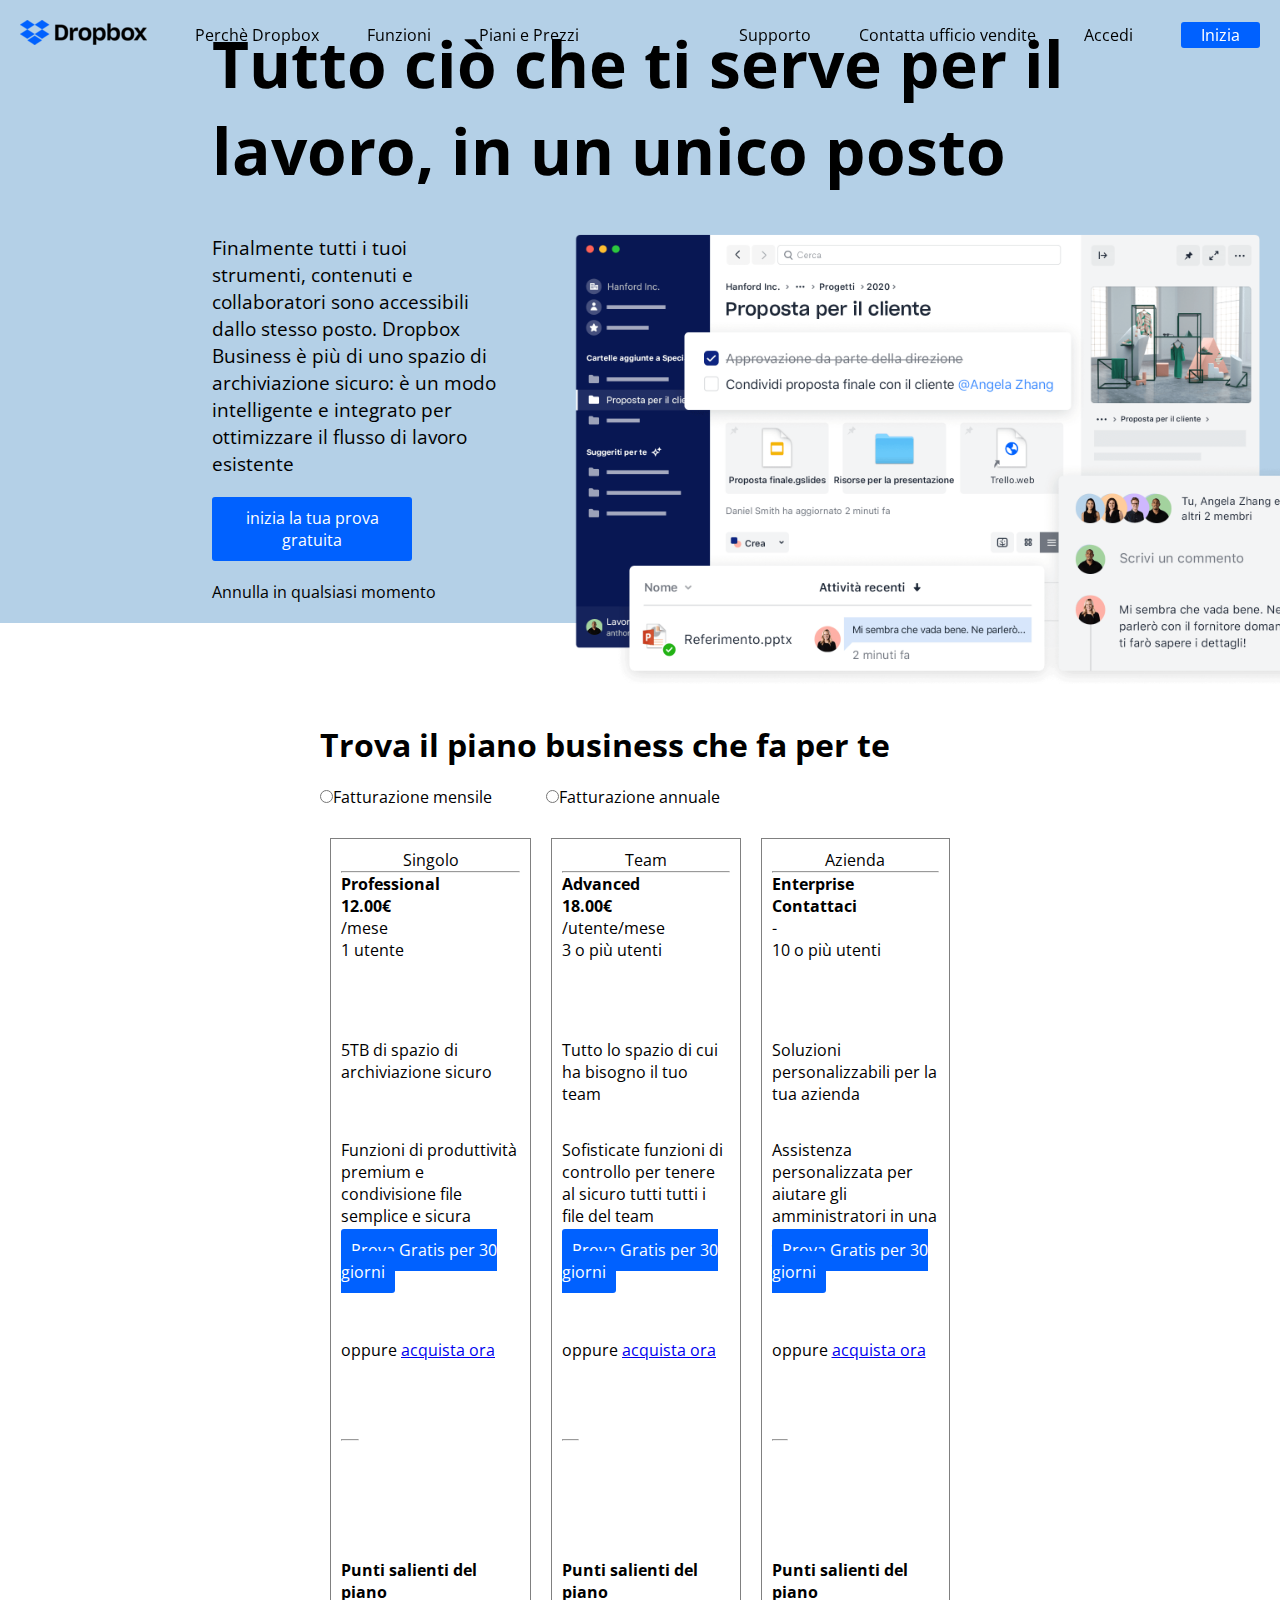
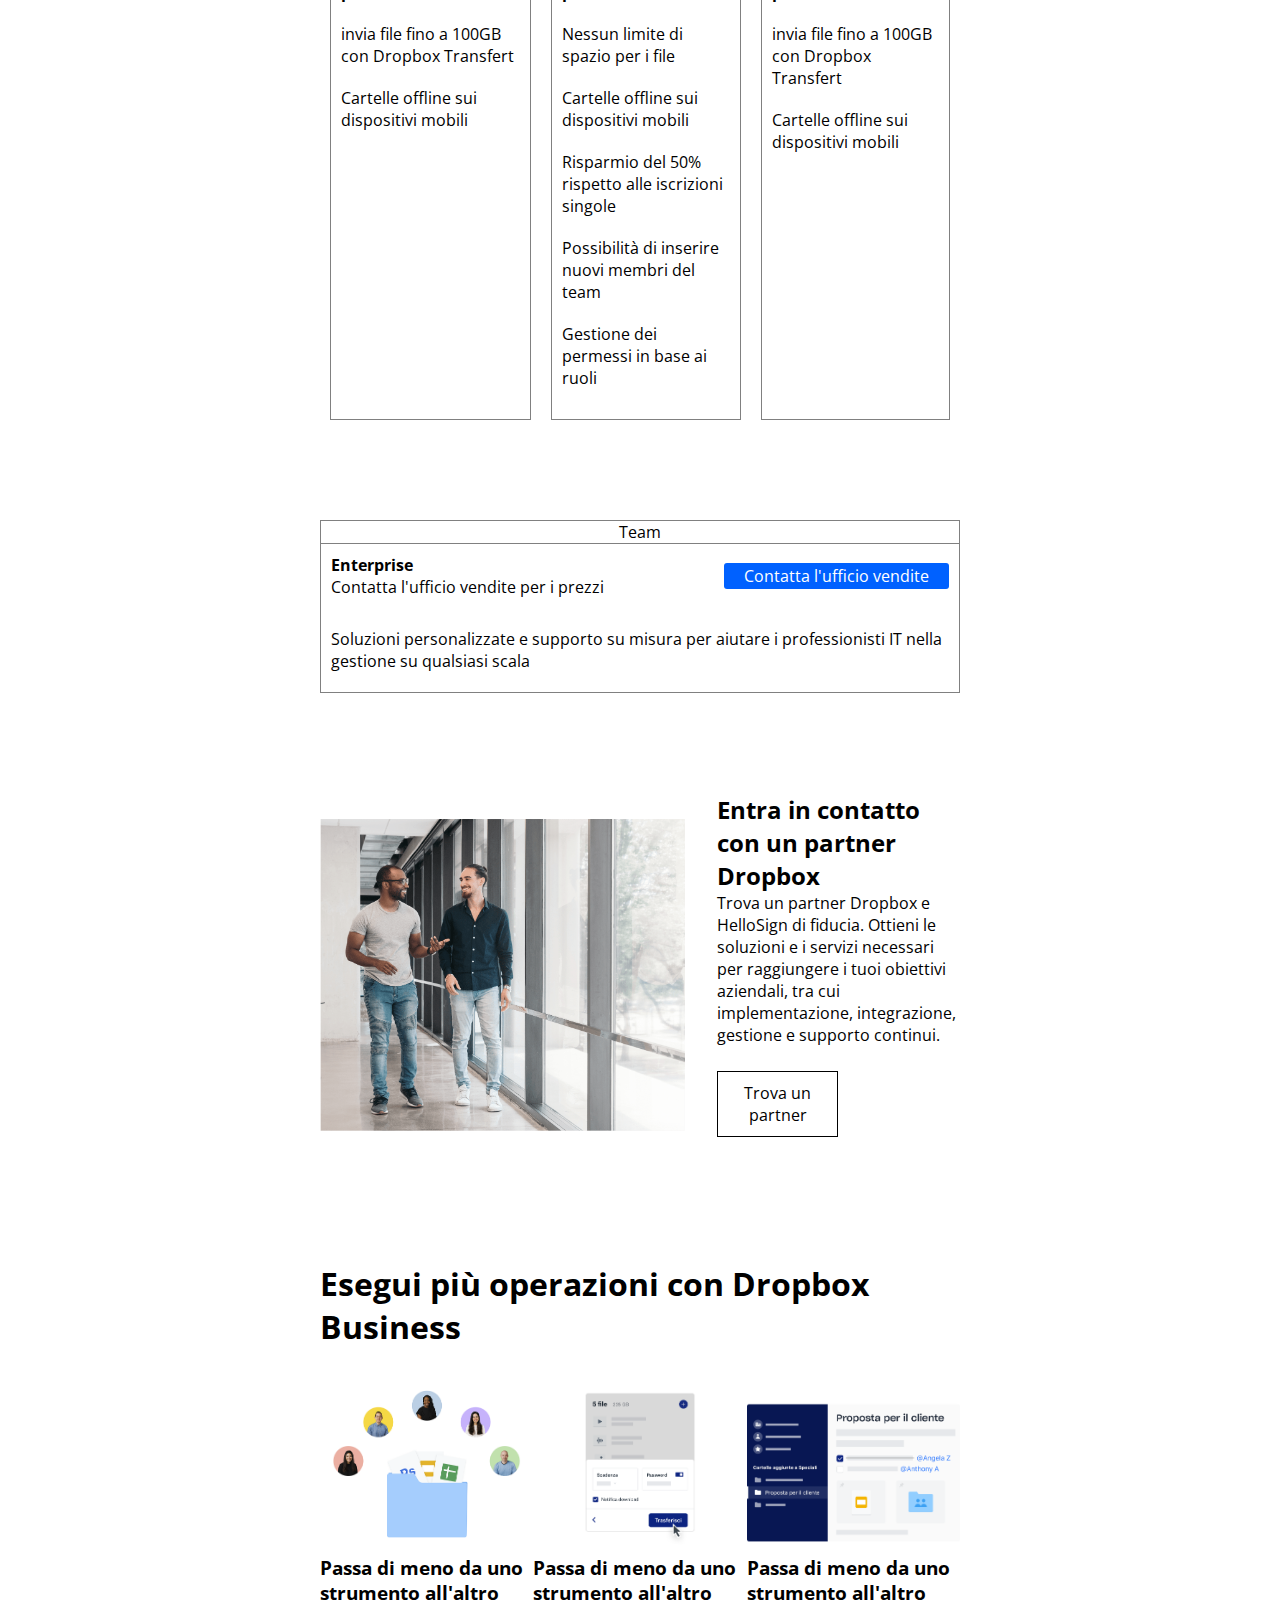
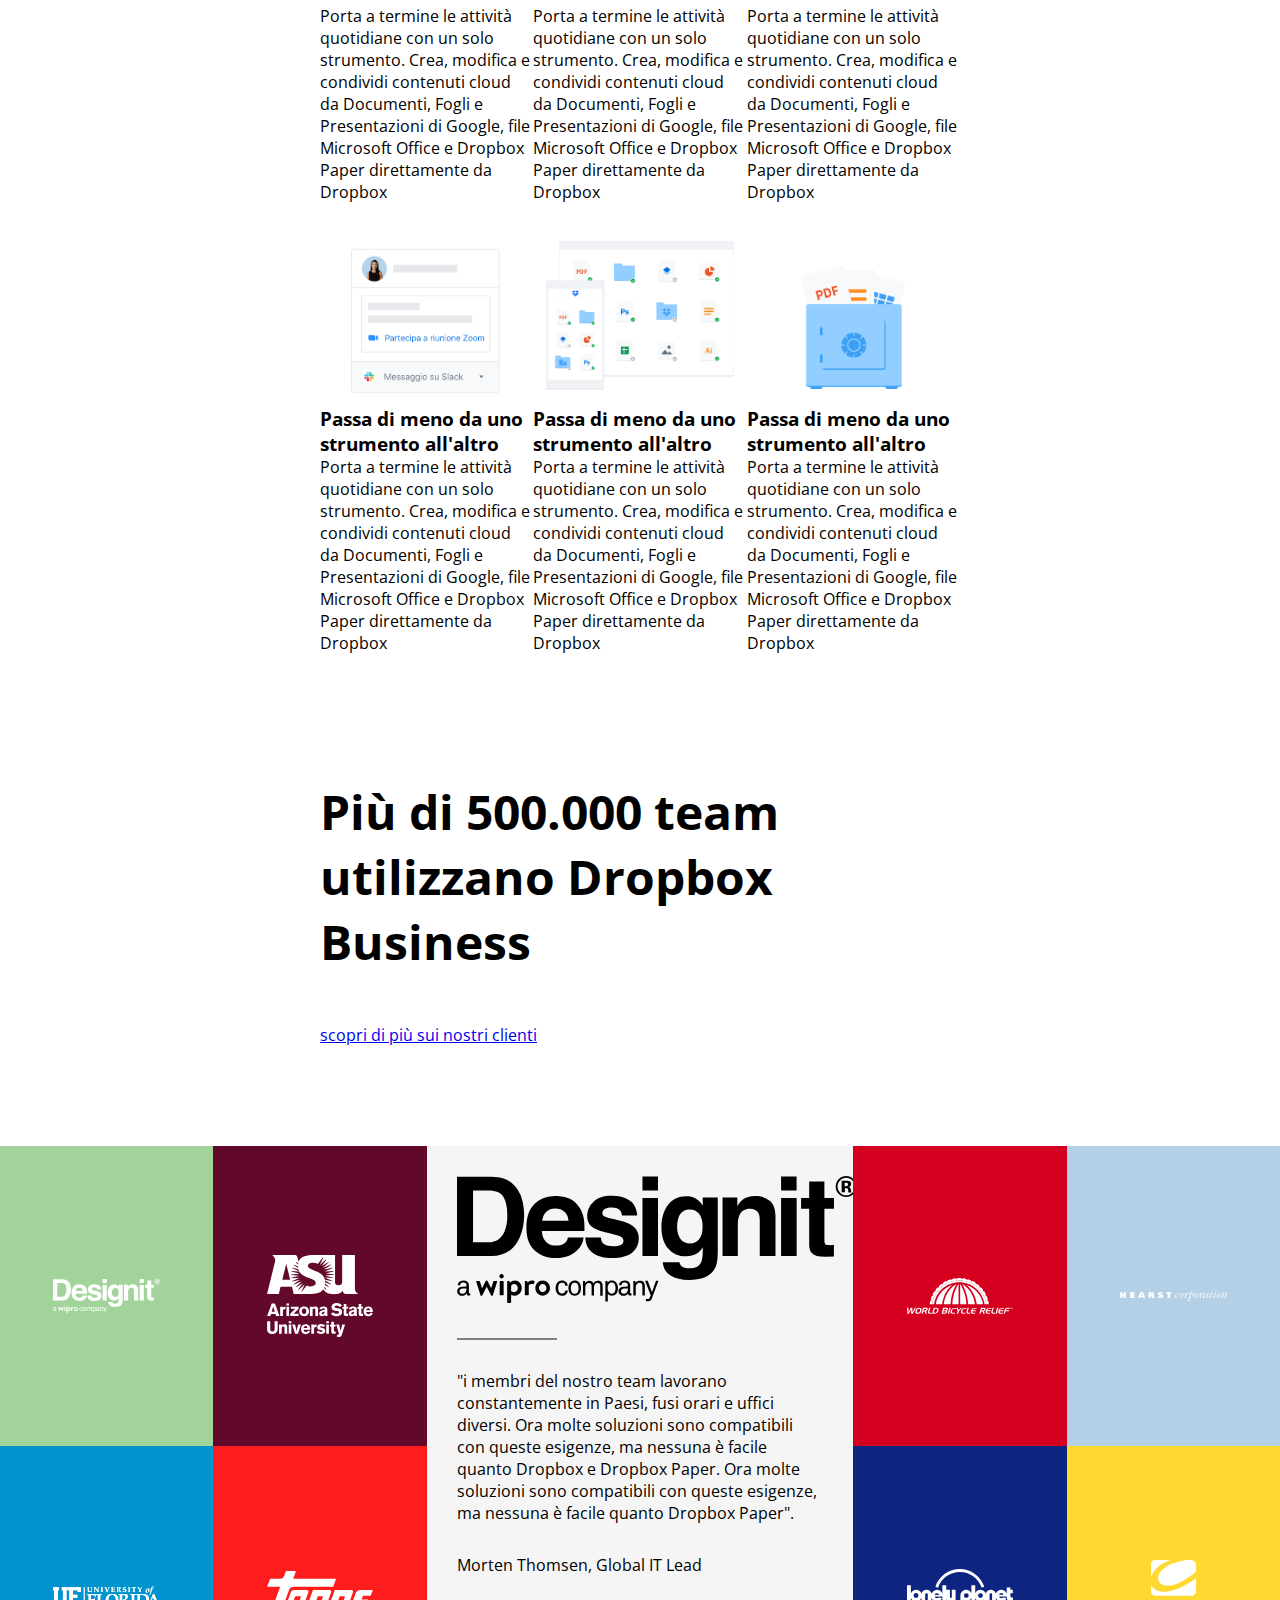
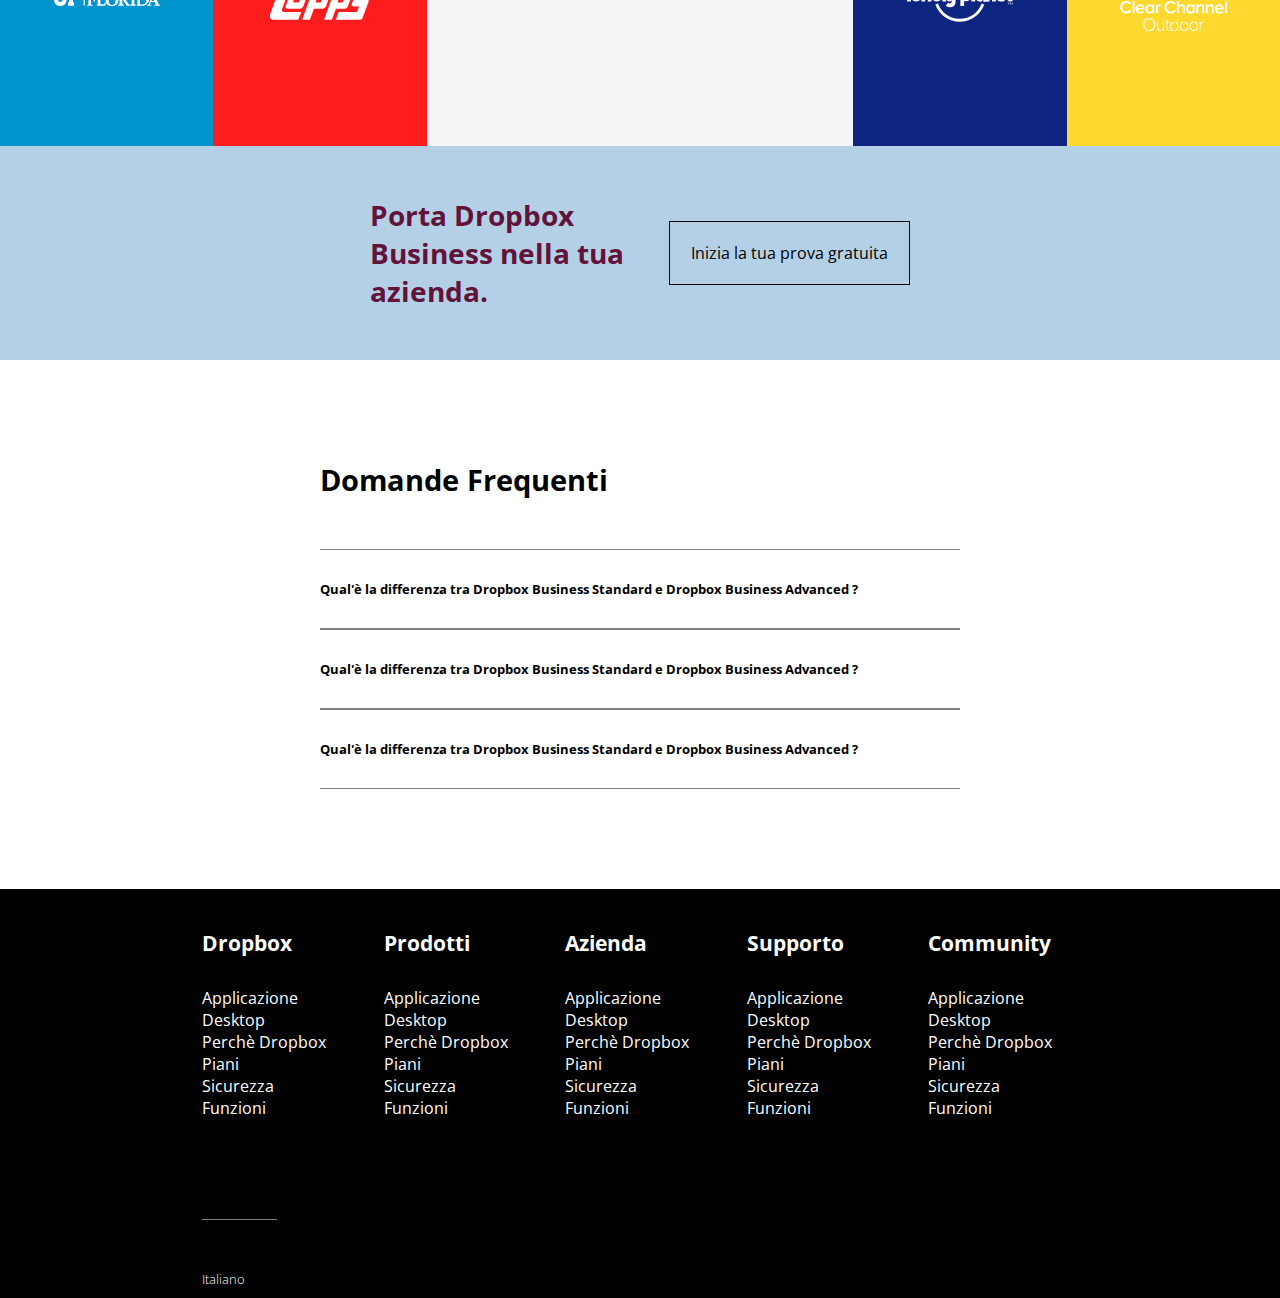
==== bonus/index.html @ 501e1720 "Bonus Commit" ====
<!DOCTYPE html>
<html lang="en">

<head>
    <meta charset="UTF-8">
    <meta name="viewport" content="width=device-width, initial-scale=1.0">
    <title>Dropbox</title>
    <link rel="preconnect" href="https://fonts.googleapis.com">
    <link rel="preconnect" href="https://fonts.gstatic.com" crossorigin>
    <link href="https://fonts.googleapis.com/css2?family=Open+Sans:wght@300;500&display=swap" rel="stylesheet">
    <link rel="stylesheet" href="https://cdnjs.cloudflare.com/ajax/libs/font-awesome/6.5.1/css/all.min.css"
        integrity="sha512-DTOQO9RWCH3ppGqcWaEA1BIZOC6xxalwEsw9c2QQeAIftl+Vegovlnee1c9QX4TctnWMn13TZye+giMm8e2LwA=="
        crossorigin="anonymous" referrerpolicy="no-referrer" />
    <link rel="stylesheet" href="./assets/css/style.css">
</head>

<body>
    <header id="site-header">
        <div class="header-container flex xl-container m-auto">
            <div class="header-left-content flex p-10">
                <div class="header-logo"><img src="./assets/img/logo-small.png" alt=""></div>
                <a href="#">Perchè Dropbox</a>
                <a href="#">Funzioni</a>
                <a href="#">Piani e Prezzi</a>

            </div>
            <div class="header-right-content flex p-10">
                <a href="#">Supporto</a>
                <a href="#">Contatta ufficio vendite</a>
                <a href="#">Accedi</a>
                <a href="https://www.google.com/" class="start-button button">Inizia</a>
            </div>
        </div>
    </header>

    <!-- /#site-header -->

    <main id="site-main">
        <section class="trial-container jumbotron"><!--jumbotron-->
            <div class="trial-container-top jumbo-top large-container p-20 m-auto ">
                <h1>Tutto ciò che ti serve per il lavoro, in un unico posto</h1>
            </div>
            <div class="trial-container-bottom jumbo-bottom large-container p-20 m-auto flex">
                <div class="left-trial-container-bottom jumbo-left col-4 flex"><!--Jumbo LEFT-->
                    <p> Finalmente tutti i tuoi strumenti, contenuti e collaboratori sono accessibili dallo stesso
                        posto. Dropbox Business è più di uno spazio di archiviazione sicuro: è un modo intelligente e
                        integrato per ottimizzare il flusso di lavoro esistente
                    </p>
                    <a href="https://www.google.com/" class="button free-trial-button m-auto">inizia la tua prova
                        gratuita</a>
                    <div>
                        <a href="#">Annulla in qualsiasi momento</a>
                    </div>
                    <div>
                        <i class="icon fa-solid fa-arrow-down"></i>
                    </div>
                </div>
                <div class="right-trial-container-bottom flex jumbo-right "> <!--Jumbo RIGHT-->
                    <div class="trial-container-img absolute">
                        <img class="absolute jumbo-img" src="./assets/img/jumbo.png" alt="Client Proposal">
                    </div>
                </div>

            </div>
        </section>

        <section class="plans-container small-container section-separator col-12 m-auto"><!--plans section-->
            <h2>Trova il piano business che fa per te</h2>
            <span class="sub sub-monthly"><input type="radio">Fatturazione mensile</span>
            <span class="sub sub-year"><input type="radio">Fatturazione annuale</span>
            <div class="card-container col-12 flex">
                <!--Potevo fare una lista non ordinata e veniva lo stesso risultato-->
                <div class="row flex">
                    <div class="card col-4">
                        <div class="card-top">
                            <div class="category"><i class="fa-solid fa-user"></i>Singolo</div>
                            <hr>
                            <div class="plan-details-container">
                                <h4>Professional</h4>
                            </div>

                            <div class="plan-price"> 12.00€ </div>
                            <div class="renewal">/mese</div>

                        </div>

                        <div class="card-mid">
                            <ul class="info">
                                <li><i class="fa-solid fa-user"></i>1 utente</li>
                                <li><i class="fa-solid fa-folder"></i> 5TB di spazio di archiviazione sicuro</li>
                                <li><i class="fa-solid fa-share-nodes"> </i> Funzioni di produttività premium e
                                    condivisione
                                    file
                                    semplice e sicura</li>
                                <li>
                                    <a href="#" class="button free-trial-button">Prova Gratis per 30 giorni</a>
                                </li>
                                <li>
                                    <span class="buy-now">
                                        oppure <a href="#">acquista ora</a>
                                    </span>
                                </li>
                                <li>
                                    <hr><!--Potevo usare un div con il border 1px solid (COLOR)-->
                                </li>
                            </ul>
                        </div>
                        <div class="card-bot">
                            <ul class="info">
                                <li class="benefit">Punti salienti del piano</li>
                                <li><i class="fa-solid fa-check"></i> invia file fino a 100GB con Dropbox Transfert</li>
                                <li><i class="fa-solid fa-check"></i> Cartelle offline sui dispositivi mobili</li>
                            </ul>
                        </div>

                    </div>
                    <div class="card col-4">
                        <div class="card-top">
                            <div class="category"><i class="fa-solid fa-users"></i>Team</div>
                            <hr><!--Potevo usare un div con il border 1px solid (COLOR)-->
                            <div class="plan-details-container">
                                <h4>Advanced</h4>
                            </div>
                            <div class="plan-price"> 18.00€ </div>
                            <div class="renewal">/utente/mese</div>

                        </div>

                        <div class="card-mid">
                            <ul class="info">
                                <li><i class="fa-solid fa-user"></i> 3 o più utenti</li>
                                <li><i class="fa-solid fa-folder"></i> Tutto lo spazio di cui ha bisogno il tuo team
                                </li>
                                <li><i class="fa-solid fa-share-nodes"> </i> Sofisticate funzioni di controllo per
                                    tenere
                                    al sicuro tutti tutti i file del team</li>
                                <li>
                                    <a href="#" class="button free-trial-button">Prova Gratis per 30 giorni</a>
                                </li>
                                <li>
                                    <span class="buy-now">
                                        oppure <a href="#">acquista ora</a>
                                    </span>
                                </li>
                                <li>
                                    <hr>
                                </li>
                            </ul>
                        </div>
                        <div class="card-bot">
                            <ul class="info">
                                <li class="benefit">Punti salienti del piano</li>
                                <li><i class="fa-solid fa-check"></i> Nessun limite di spazio per i file</li>
                                <li><i class="fa-solid fa-check"></i> Cartelle offline sui dispositivi mobili</li>
                                <li><i class="fa-solid fa-check"></i> Risparmio del 50% rispetto alle iscrizioni singole
                                </li>
                                <li><i class="fa-solid fa-check"></i> Possibilità di inserire nuovi membri del team</li>
                                <li><i class="fa-solid fa-check"></i> Gestione dei permessi in base ai ruoli</li>
                            </ul>
                        </div>

                    </div>
                    <div class="card col-4">
                        <div class="card-top">
                            <div class="category"><i class="fa-solid fa-building"></i> Azienda</div>
                            <hr> <!--Potevo usare un div con il border 1px solid (COLOR)-->
                            <div class="plan-details-container">
                                <h4> Enterprise</h4>
                            </div>
                        </div>
                        <div class="plan-price">
                            Contattaci
                        </div>
                        <div class="renewal">-</div>
                        <div class="card-mid">
                            <ul class="info">
                                <li><i class="fa-solid fa-user"></i>10 o più utenti</li>
                                <li><i class="fa-solid fa-folder"></i> Soluzioni personalizzabili per la tua azienda
                                </li>
                                <li><i class="fa-solid fa-share-nodes"> </i> Assistenza personalizzata per aiutare gli
                                    amministratori in una gestione su larga scala</li>
                                <li>
                                    <a href="#" class="button free-trial-button">Prova Gratis per 30 giorni</a>
                                </li>
                                <li>
                                    <span class="buy-now">
                                        oppure <a href="#">acquista ora</a>
                                    </span>
                                </li>
                                <li>
                                    <hr>
                                </li>
                                <!--Ho utilizzato anche la line break di HTML invece del DIV per mostrare le varie opzioni-->
                            </ul>
                        </div>
                        <div class="card-bot">
                            <ul class="info">
                                <li class="benefit">Punti salienti del piano</li>
                                <li><i class="fa-solid fa-check"></i> invia file fino a 100GB con Dropbox Transfert</li>
                                <li><i class="fa-solid fa-check"></i> Cartelle offline sui dispositivi mobili</li>

                            </ul>
                        </div>

                    </div>
                </div>
            </div>
        </section>

        <section class="enterprise-container small-container section-separator m-auto">
            <!--enterprise section-->
            <div class="enterprise-logo">
                <i class="fa-solid fa-building"></i> Team
            </div>
            <div class="enterprise-info-container p-10">
                <div class="enterprise-info-left">
                    <h4>Enterprise</h4>
                    <div> Contatta l'ufficio vendite per i prezzi</div>
                </div>
                <div class="enterprise-info-right">
                    <a href="#" class="button p-20"> Contatta l'ufficio vendite</a>
                </div>
            </div>
            <p> Soluzioni personalizzate e supporto su misura per aiutare i professionisti IT nella gestione su
                qualsiasi scala</p>
        </section>

        <section class="partner-section-container flex small-container section-separator m-auto">
            <!--partner-section-->
            <div class="partner-section-container-left">
                <img src="./assets/img/partner.png" alt="Fandom">
            </div>
            <div class="partner-section-container-right">
                <h3 class="section-partner-title">Entra in contatto con un partner Dropbox</h3>
                <p class="section-partner-paragraph"> Trova un partner Dropbox e HelloSign di fiducia. Ottieni le
                    soluzioni e i servizi necessari per raggiungere i tuoi obiettivi aziendali, tra cui implementazione,
                    integrazione, gestione e supporto continui.</p>
                <a href="#" class="light-button p-10"> Trova un partner</a>
            </div>
        </section>

        <section class="dropbox-business-section-container small-container section-separator m-auto">
            <!--dropbox business section-->

            <h2> Esegui più operazioni con Dropbox Business</h2>
            <div class="main-container flex">
                <div class="flex top-bottom">
                    <div class="db-top-container">
                        <div class="db-card">
                            <img src="./assets/img/business-feature-switching-tools.png" alt="Business feature">

                        </div>
                    </div>

                    <div class="db-bottom-container">
                        <div class="db-card-title">
                            <h3>Passa di meno da uno strumento all'altro</h3>
                        </div>
                        <div class="db-card-paragraph">
                            Porta a termine le attività quotidiane con un solo strumento. Crea, modifica e condividi
                            contenuti cloud da Documenti, Fogli e Presentazioni di Google, file Microsoft Office e
                            Dropbox Paper direttamente da Dropbox
                        </div>
                    </div>

                </div>
                <div class="flex top-bottom">
                    <div class="db-top-container flex">
                        <div class="db-card">
                            <img src="./assets/img/business-feature-send-files-it.png" alt="Business feature">

                        </div>
                    </div>

                    <div class="db-bottom-container">
                        <div class="db-card-title">
                            <h3>Passa di meno da uno strumento all'altro</h3>
                        </div>
                        <div class="db-card-paragraph">
                            Porta a termine le attività quotidiane con un solo strumento. Crea, modifica e condividi
                            contenuti cloud da Documenti, Fogli e Presentazioni di Google, file Microsoft Office e
                            Dropbox Paper direttamente da Dropbox
                        </div>
                    </div>

                </div>
                <div class="flex top-bottom">
                    <div class="db-top-container flex">
                        <div class="db-card">
                            <img src="./assets/img/business-feature-coordinate-it.png" alt="Business feature">

                        </div>
                    </div>

                    <div class="db-bottom-container">
                        <div class="db-card-title">
                            <h3>Passa di meno da uno strumento all'altro</h3>
                        </div>
                        <div class="db-card-paragraph">
                            Porta a termine le attività quotidiane con un solo strumento. Crea, modifica e condividi
                            contenuti cloud da Documenti, Fogli e Presentazioni di Google, file Microsoft Office e
                            Dropbox Paper direttamente da Dropbox
                        </div>
                    </div>

                </div>
                <div class="flex top-bottom">
                    <div class="db-top-container flex">
                        <div class="db-card">
                            <img src="./assets/img/business-feature-integrations-it.png" alt="Business feature">

                        </div>
                    </div>

                    <div class="db-bottom-container">
                        <div class="db-card-title">
                            <h3>Passa di meno da uno strumento all'altro</h3>
                        </div>
                        <div class="db-card-paragraph">
                            Porta a termine le attività quotidiane con un solo strumento. Crea, modifica e condividi
                            contenuti cloud da Documenti, Fogli e Presentazioni di Google, file Microsoft Office e
                            Dropbox Paper direttamente da Dropbox
                        </div>
                    </div>

                </div>
                <div class="flex top-bottom">
                    <div class="db-top-container flex">
                        <div class="db-card">
                            <img src="./assets/img/business-feature-multi-device.png" alt="Business feature">

                        </div>
                    </div>

                    <div class="db-bottom-container">
                        <div class="db-card-title">
                            <h3>Passa di meno da uno strumento all'altro</h3>
                        </div>
                        <div class="db-card-paragraph">
                            Porta a termine le attività quotidiane con un solo strumento. Crea, modifica e condividi
                            contenuti cloud da Documenti, Fogli e Presentazioni di Google, file Microsoft Office e
                            Dropbox Paper direttamente da Dropbox
                        </div>
                    </div>

                </div>
                <div class="flex top-bottom">
                    <div class="db-top-container flex">
                        <div class="db-card">
                            <img src="./assets/img/business-feature-security.png" alt="Business feature">

                        </div>
                    </div>

                    <div class="db-bottom-container">
                        <div class="db-card-title">
                            <h3>Passa di meno da uno strumento all'altro</h3>
                        </div>
                        <div class="db-card-paragraph">
                            Porta a termine le attività quotidiane con un solo strumento. Crea, modifica e condividi
                            contenuti cloud da Documenti, Fogli e Presentazioni di Google, file Microsoft Office e
                            Dropbox Paper direttamente da Dropbox
                        </div>
                    </div>

                </div>
            </div>
        </section>

        <section class="dropbox-business-info-section small-container section-separator m-auto">
            <!--Dropbox Business info section-->
            <h2>Più di 500.000 team utilizzano Dropbox Business</h2>
            <a href="#">scopri di più sui nostri clienti</a>
        </section>

        <section class="logo-section col-12 flex">
            <!--Logos Section-->
            <div class="logo-container-left col-4 flex">
                <div class="logo designit"><img src="./assets/img/designit.svg" alt="designit"></div>
                <div class="logo asu"><img src="./assets/img/arizona_state_university.svg"
                        alt="arizona_state_university"></div>
                <div class="logo uf"><img src="./assets/img/university_of_florida.svg" alt="arizona_state_university">
                </div>
                <div class="logo topps"><img src="./assets/img/topps.svg" alt="topps"></div>



            </div>
            <div class="logo-container-mid col-4 flex">
                <div><img src="./assets/img/designit.svg" alt="Designit"></div>
                <div class="line-break-logo-container-mid"></div>
                <p>"i membri del nostro team lavorano constantemente in Paesi, fusi orari e uffici diversi. Ora molte
                    soluzioni sono compatibili con queste esigenze, ma nessuna è facile quanto Dropbox e Dropbox Paper.
                    Ora molte soluzioni sono compatibili con queste esigenze, ma nessuna è facile quanto Dropbox Paper".
                </p>
                <div>Morten Thomsen, Global IT Lead</div>
            </div>
            <div class="logo-container-right col-4 flex">
                <div class="logo wbr"><img src="./assets/img/world_bicycle_relief.svg" alt="world_bicycle_relief"></div>
                <div class="logo hearst"><img src="./assets/img/hearst_corp.svg" alt="hearst_corp"></div>
                <div class="logo lp"><img src="./assets/img/lonely_planet.svg" alt="lonely_planet"></div>
                <div class="logo cco"><img src="./assets/img/clear_channel.svg" alt="clear_channel"></div>
            </div>


        </section>

        <section class="dropbox-business-trial-section section-separator"><!--db-trial Section-->
            <div class="db-trial flex small-container m-auto">
                <div class="db-trial-title ">
                    <h3>Porta Dropbox Business nella tua azienda.</h3>
                </div>
                <a href="#" class="light-button p-20">Inizia la tua prova gratuita</a>
            </div>

        </section>

        <section class="faq-section small-container m-auto section-separator"><!--FAQ section-->
            <h3> Domande Frequenti</h3>
            <div class="faq-container flex">
                <div class="faq-row flex">
                    <div class="question">Qual'è la differenza tra Dropbox Business Standard e Dropbox Business
                        Advanced ?</div>
                    <i class="fa-solid fa-angle-down"></i>
                </div>
                <div class="faq-row flex">
                    <div class="question">Qual'è la differenza tra Dropbox Business Standard e Dropbox Business
                        Advanced ?</div>
                    <i class="fa-solid fa-angle-down"></i>
                </div>
                <div class="faq-row flex">
                    <div class="question">Qual'è la differenza tra Dropbox Business Standard e Dropbox Business
                        Advanced ?</div>
                    <i class="fa-solid fa-angle-down"></i>
                </div>
            </div>
        </section>
    </main>

    <!-- /#site-main -->

    <footer id="site-footer">
        <div class="footer-bg-container">
            <div class="footer-container flex large-container m-auto p-10">
                <div class="footer-list">
                    <ul class="dropbox-list">
                        <li class="footer-title-item">Dropbox</li>
                        <li><a href="#">Applicazione Desktop</a></li>
                        <li><a href="#">Perchè Dropbox</a></li>
                        <li><a href="#">Piani</a></li>
                        <li><a href="#">Sicurezza</a></li>
                        <li><a href="#">Funzioni</a></li>
                    </ul>
                    <div class="line-break-footer"></div>
                    <div class="lang"><i class="fa-solid fa-earth-americas"></i> Italiano <i
                            class="fa-solid fa-caret-up"></i></div>
                </div>
                <div class="footer-list">
                    <ul>
                        <li class="footer-title-item">Prodotti</li>
                        <li><a href="#">Applicazione Desktop</a></li>
                        <li><a href="#">Perchè Dropbox</a></li>
                        <li><a href="#">Piani</a></li>
                        <li><a href="#">Sicurezza</a></li>
                        <li><a href="#">Funzioni</a></li>
                    </ul>
                </div>
                <div class="footer-list">
                    <ul>
                        <li class="footer-title-item">Azienda</li>
                        <li><a href="#">Applicazione Desktop</a></li>
                        <li><a href="#">Perchè Dropbox</a></li>
                        <li><a href="#">Piani</a></li>
                        <li><a href="#">Sicurezza</a></li>
                        <li><a href="#">Funzioni</a></li>
                    </ul>
                </div>
                <div class="footer-list">
                    <ul>
                        <li class="footer-title-item">Supporto</li>
                        <li><a href="#">Applicazione Desktop</a></li>
                        <li><a href="#">Perchè Dropbox</a></li>
                        <li><a href="#">Piani</a></li>
                        <li><a href="#">Sicurezza</a></li>
                        <li><a href="#">Funzioni</a></li>
                    </ul>
                </div>
                <div class="footer-list">
                    <ul>
                        <li class="footer-title-item">Community</li>
                        <li><a href="#">Applicazione Desktop</a></li>
                        <li><a href="#">Perchè Dropbox</a></li>
                        <li><a href="#">Piani</a></li>
                        <li><a href="#">Sicurezza</a></li>
                        <li><a href="#">Funzioni</a></li>
                    </ul>
                </div>


            </div>

        </div>
    </footer>

    <!-- /#site-footer -->
</body>

</html>
---- bonus/assets/css/style.css ----
/*#region Var*/
:root {
    --background-trial: rgba(180, 208, 231, 1);
    --button-color: rgba(0, 97, 255, 1);
    --dropbox-business: rgba(98, 19, 58, 1);
    --logo-designit: rgba(162, 211, 155, 1);
    --logo-asu: rgba(97, 8, 43, 1);
    --logo-uf: rgba(0, 147, 206, 1);
    --logo-topps: rgba(255, 28, 28, 1);
    --large-logo-designit: rgba(245, 245, 245, 1);
    --logo-wbr: rgba(213, 0, 31, 1);
    --logo-hearst: rgba(180, 208, 231, 1);
    --logo-lonely-planet: rgba(13, 36, 129, 1);
    --logo-cco: rgba(255, 216, 48, 1);


    --lighter-color: white;
    --light-color: gray;
    --dark-color: black;
}

/*#endregion Var*/

/*#region Utilities*/


* {
    margin: 0;
    padding: 0;
    box-sizing: border-box;
    font-family: 'Open Sans', sans-serif;
}

.relative {
    position: relative;

}

.absolute {
    position: absolute;
}

.flex {
    display: flex;
}

/*Width*/
.col-4 {
    width: calc((100%/12) *4);
}

.col-6 {
    width: calc((100% / 12)* 6);
}

.col-8 {
    width: calc((100% / 12)* 8);
}

.col-12 {
    width: 100%;
}

.m-auto {
    margin: auto
}

.p-10 {
    padding: 10px;
}

.p-20 {
    padding: 20px;
}

.xl-container {
    width: 100%;
}

.large-container {
    width: 70%;
}

.small-container {
    width: 50%;
}

/*/Width*/
.button {
    background-color: var(--button-color);
    color: var(--lighter-color);
    border-radius: 3px;
    border: 0;
    padding: 2px 20px;
    text-align: center;
    text-decoration: none;
}

.light-button {
    width: 50%;
    border: 1px solid var(--dark-color);
    color: var(--dark-color);
    margin: 25px 0;
    text-align: center;
    text-decoration: none;

}

.card-bot .info li {
    margin: 20px 0;
}

.section-separator {
    margin-bottom: 100px;
}

/*#endregion Utilities*/
/*#region Header*/
#site-header {
    width: 100vw;
    position: fixed;
    z-index: 1;
}

.header-container {
    padding: 10px;

}

.header-container,
.header-left-content,
.header-right-content {
    justify-content: space-between;
    align-items: center;
    flex-wrap: wrap;

}

.header-left-content,
.header-right-content {
    gap: 3rem;
}

.header-container a[href*='#'] {
    text-decoration: none;
    color: var(--dark-color);
}


/*#endregion Header*/
/*#region Main*/
#site-main {
    width: 100vw;
}


.trial-container {
    background-color: var(--background-trial);
    width: 100%;
}

/*TRIAL CONTAINER TOP*/

.trial-container-top>h1 {
    text-align: start;
    font-size: 4rem;
}

/*TRIAL CONTAINER BOTTOM*/

.jumbo-bottom {
    flex-wrap: wrap;
    justify-content: flex-start;
    position: relative;
}

/*LEFT*/

.free-trial-button {
    padding: 10px;
    margin: 20px 0;
    width: 200px;
}

.jumbo-left>p {
    font-size: 1.2rem;
}

.left-trial-container-bottom a[href*='#'] {
    text-decoration: none;
    color: var(--dark-color);
}

.jumbo-left {
    flex-direction: column;

}

.icon {
    font-size: 2rem;
    margin-top: 50px;
    padding: 5px 0;
}

/*RIGHT*/
.jumbo-right {
    position: absolute;
    width: 75%;
    margin-left: 25%;
}

.trial-container-img {
    width: 80%;
}

.jumbo-right .jumbo-img {
    width: 800px;
    left: 20%;

}

/*/trial-container*/
.plans-container {
    padding-top: 80px;
}

.plans-container h2 {
    font-size: 2rem;
    padding: 20px 0;
}

.plans-container .sub {
    margin-right: 50px;
}

/*CARD*/
.card-container {
    margin-top: 30px;
    flex-wrap: wrap;
}

.card {
    display: flex;
    flex-direction: column;
    border: 1px solid var(--light-color);
    margin: 0 10px;
    /* #site-main è 100vw.
    avevo dato il .small-container che dà il 40%  del #site-main alla section.
    card-container è il 100% del 40% (40vw della section) di 100vw (#site-main)
    perciò facendo 40vw (larghezza del card-container) diviso 3 (numero di card) - 32px (gap) vado ad avere la stessa dimensione da tutti i lati con il justify space between
    mi sono reso conto di quanto era incasinato e ho optato per una misura fissa delle card
    */
    padding: 10px;
}

.card-top,
.card-mid,
.card-bot {
    width: 100%;

    & .button {
        width: 100%;
        height: 50px;
    }
}

.card-mid .info li {
    height: 100px;
}

.plan-details-container .plan-details-container>h4 {
    font-size: 100%;
    margin-bottom: 5px;
}

.category {
    text-align: center;
}

.card-top>hr {
    padding: 0 -20px;
}


.plan-details-container {
    margin-right: 80px;
}

.plan-price {
    font-weight: bold;
}

.info {
    list-style: none;
}

.info>li hr {
    width: 10%;
}


.benefit {
    font-weight: bold;
}

.fa-check {
    color: var(--button-color);
}

/*enterprise*/

.enterprise-container {
    border: 1px solid var(--light-color);


}

.enterprise-info-container {
    display: flex;
    justify-content: space-between;
    align-items: center;
}

.enterprise-container>p {
    padding: 20px 10px;
}

.enterprise-container>.enterprise-logo {
    text-align: center;
    border-bottom: 1px solid var(--light-color);
}

/*Partner*/

.partner-section-container {
    display: flex;
    justify-content: center;
    align-items: center;
    gap: 2rem;
}

.partner-section-container-left {
    width: 60%;
}

.partner-section-container-left>img {
    width: 100%;
}

.partner-section-container-right {

    display: flex;
    flex-direction: column;
    width: 40%;

}

.partner-section-container-right>h3 {
    font-size: 1.5rem;
}

/*Dropbox Business*/
.dropbox-business-section-container>h2 {
    font-size: 2rem;
    padding-bottom: 30px;
}

.main-container {
    flex-wrap: wrap;
}

.top-bottom {
    flex-direction: column;
    padding-bottom: 25px;
    width: calc(100%/3);

}

.db-card img {
    width: 100%;
}

.db-top-container {
    width: 100%;

}

/*Dropbox Business info*/
.dropbox-business-info-section>h2 {
    font-size: 3rem;
    margin-bottom: 50px;
}

/*Logos*/

/*#region logos-background-color*/
.designit {
    background-color: var(--logo-designit);
}

.asu {
    background-color: var(--logo-asu);
}

.uf {
    background-color: var(--logo-uf);
}

.topps {
    background-color: var(--logo-topps);
}

.wbr {
    background-color: var(--logo-wbr);
}

.hearst {
    background-color: var(--logo-hearst);
}

.lp {
    background-color: var(--logo-lonely-planet);
}

.cco {
    background-color: var(--logo-cco);
}

/*#endregion logos-background-color*/

.logo-section {
    background-color: var(--large-logo-designit);
    height: 100%;
    flex-wrap: wrap;
}

.logo-container-left,
.logo-container-right {
    flex-wrap: wrap;

}

.logo {
    width: 50%;
    height: 300px;
    /*Altezza fissa visionata dal terminale per rendere tutto il più proporzionale possibile*/
    display: flex;
    justify-content: center;
    align-items: center;
}

.logo img {
    width: 50%;
    max-height: 50%;
    /*svg change color RULE*/
    filter: invert(99%) sepia(9%) saturate(2%) hue-rotate(210deg) brightness(114%) contrast(100%);
}

.logo-container-mid {
    background-color: var(--large-logo-designit);
    padding: 30px;
    flex-direction: column;
}

.logo-container-mid>p {
    margin-bottom: 30px;
}

.line-break-logo-container-mid {
    width: 100px;
    border: 1px solid gray;
    margin: 30px 0;
}

/*db-trial*/

.dropbox-business-trial-section {
    background-color: var(--background-trial);
}

.db-trial {
    align-items: center;
    justify-content: space-between;
    padding: 50px;
    gap: 1rem;
}

.db-trial-title {
    width: 60%;
    font-size: 1.5rem;
    color: var(--dropbox-business);
}

.db-button {
    border: 0;
    width: 40%;
}

/*FAQ*/
.faq-section>h3 {
    font-size: 1.8rem;
    font-weight: bold;
    margin-bottom: 50px;

}

.faq-container {
    width: 100%;
    flex-direction: column;
    flex-wrap: wrap;
}

.faq-row {
    width: 100%;
    border-top: 1px solid var(--light-color);
    border-bottom: 1px solid var(--light-color);
    padding: 30px 0;
    font-weight: bold;
    justify-content: space-between;

}

.question {
    flex-grow: 1;
    font-size: 0.8rem;
}

/*#endregion Main*/
/*#region Footer*/

.footer-bg-container {
    background-color: var(--dark-color);
}

.footer-container {
    justify-content: space-between;
    gap: 2rem;
}

.footer-list {
    flex-grow: 1;
}

.footer-list>ul {
    list-style-type: none;
}

.footer-title-item {
    font-weight: bold;
    font-size: 1.3rem;
    margin: 30px 0;
}

.footer-list li a {
    text-decoration: none;
}

.footer-list ul li,
.footer-list ul li a,
.lang {
    /*White Text on LIST ITEM*/
    color: var(--lighter-color);
}

.footer-list ul li a:hover {
    font-size: 1.2rem;
    color: var(--light-color);
}

.line-break-footer {
    border-bottom: 1px solid var(--light-color);
    margin: 100px 0 50px 0;
    width: 50%;
}

.lang {
    /*LINGUE*/
    font-size: 0.8rem;
    font-weight: lighter;
}

/*#endregion Footer*/
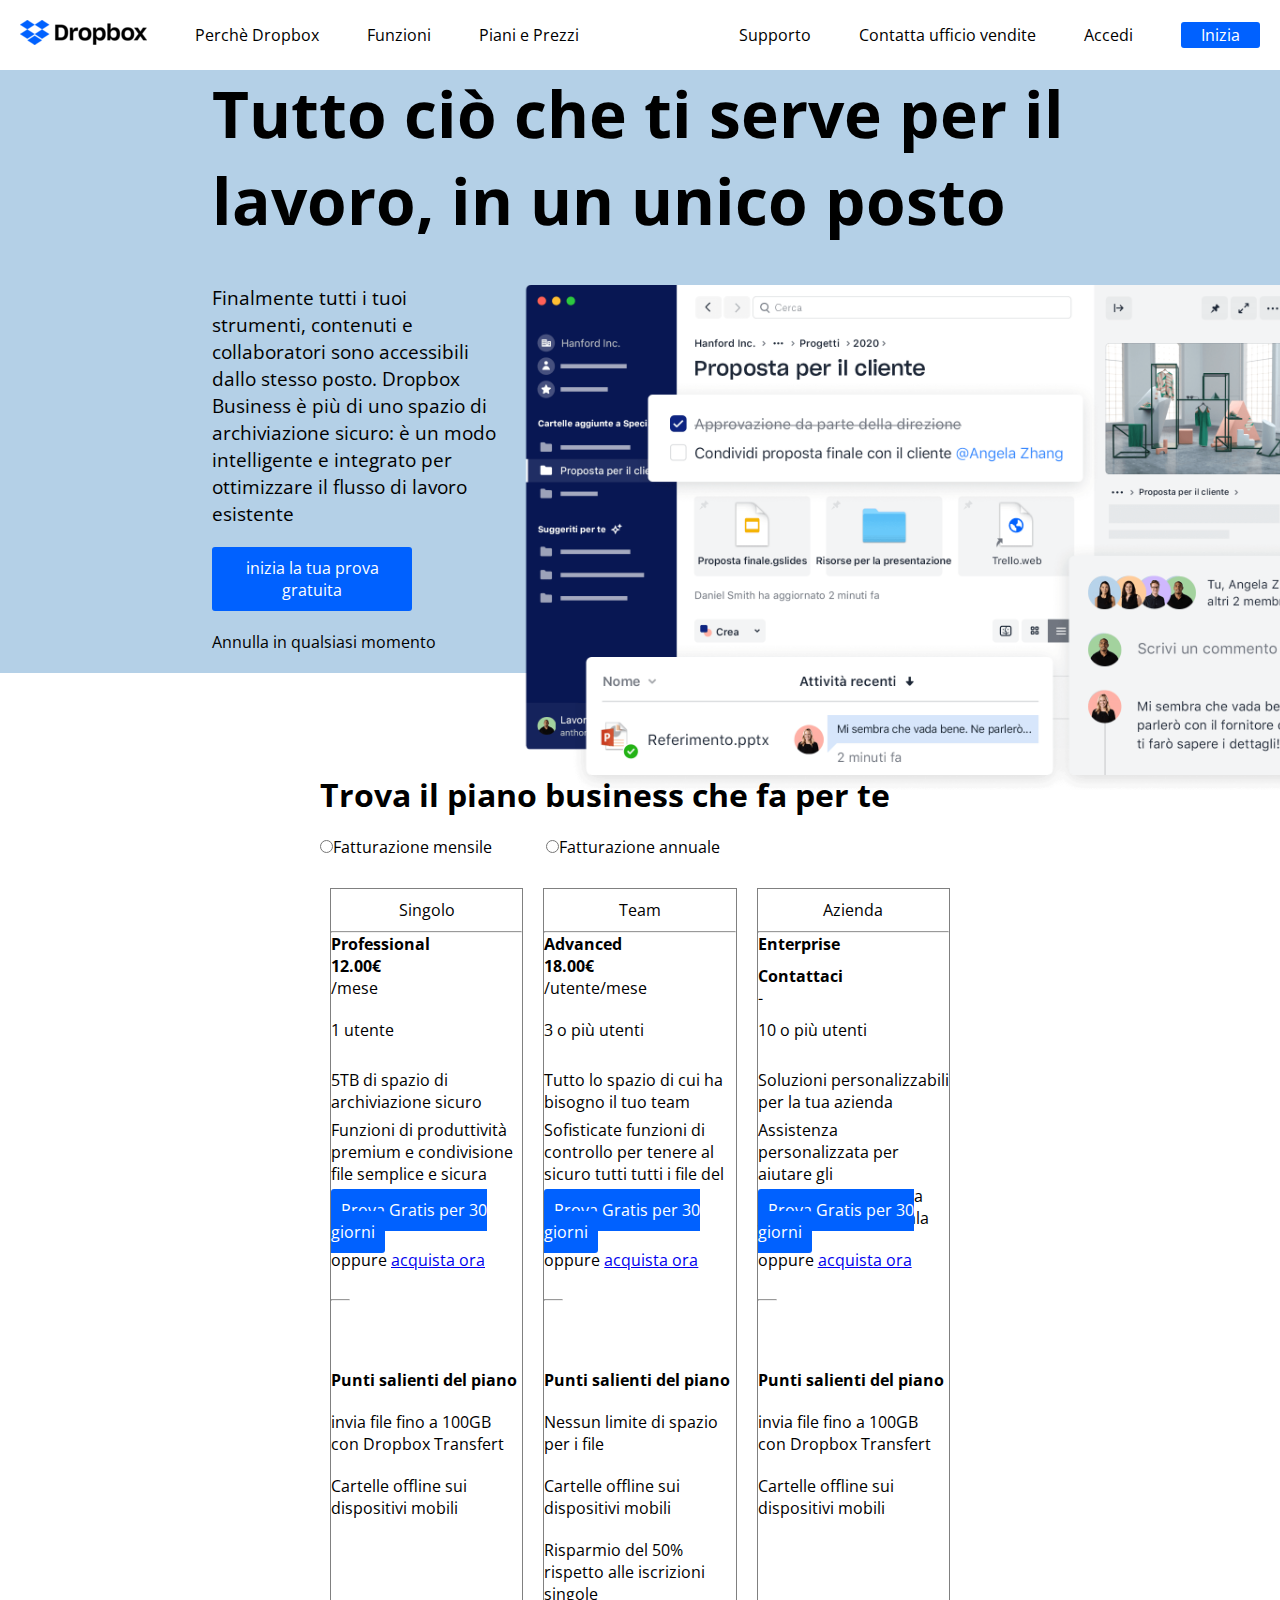
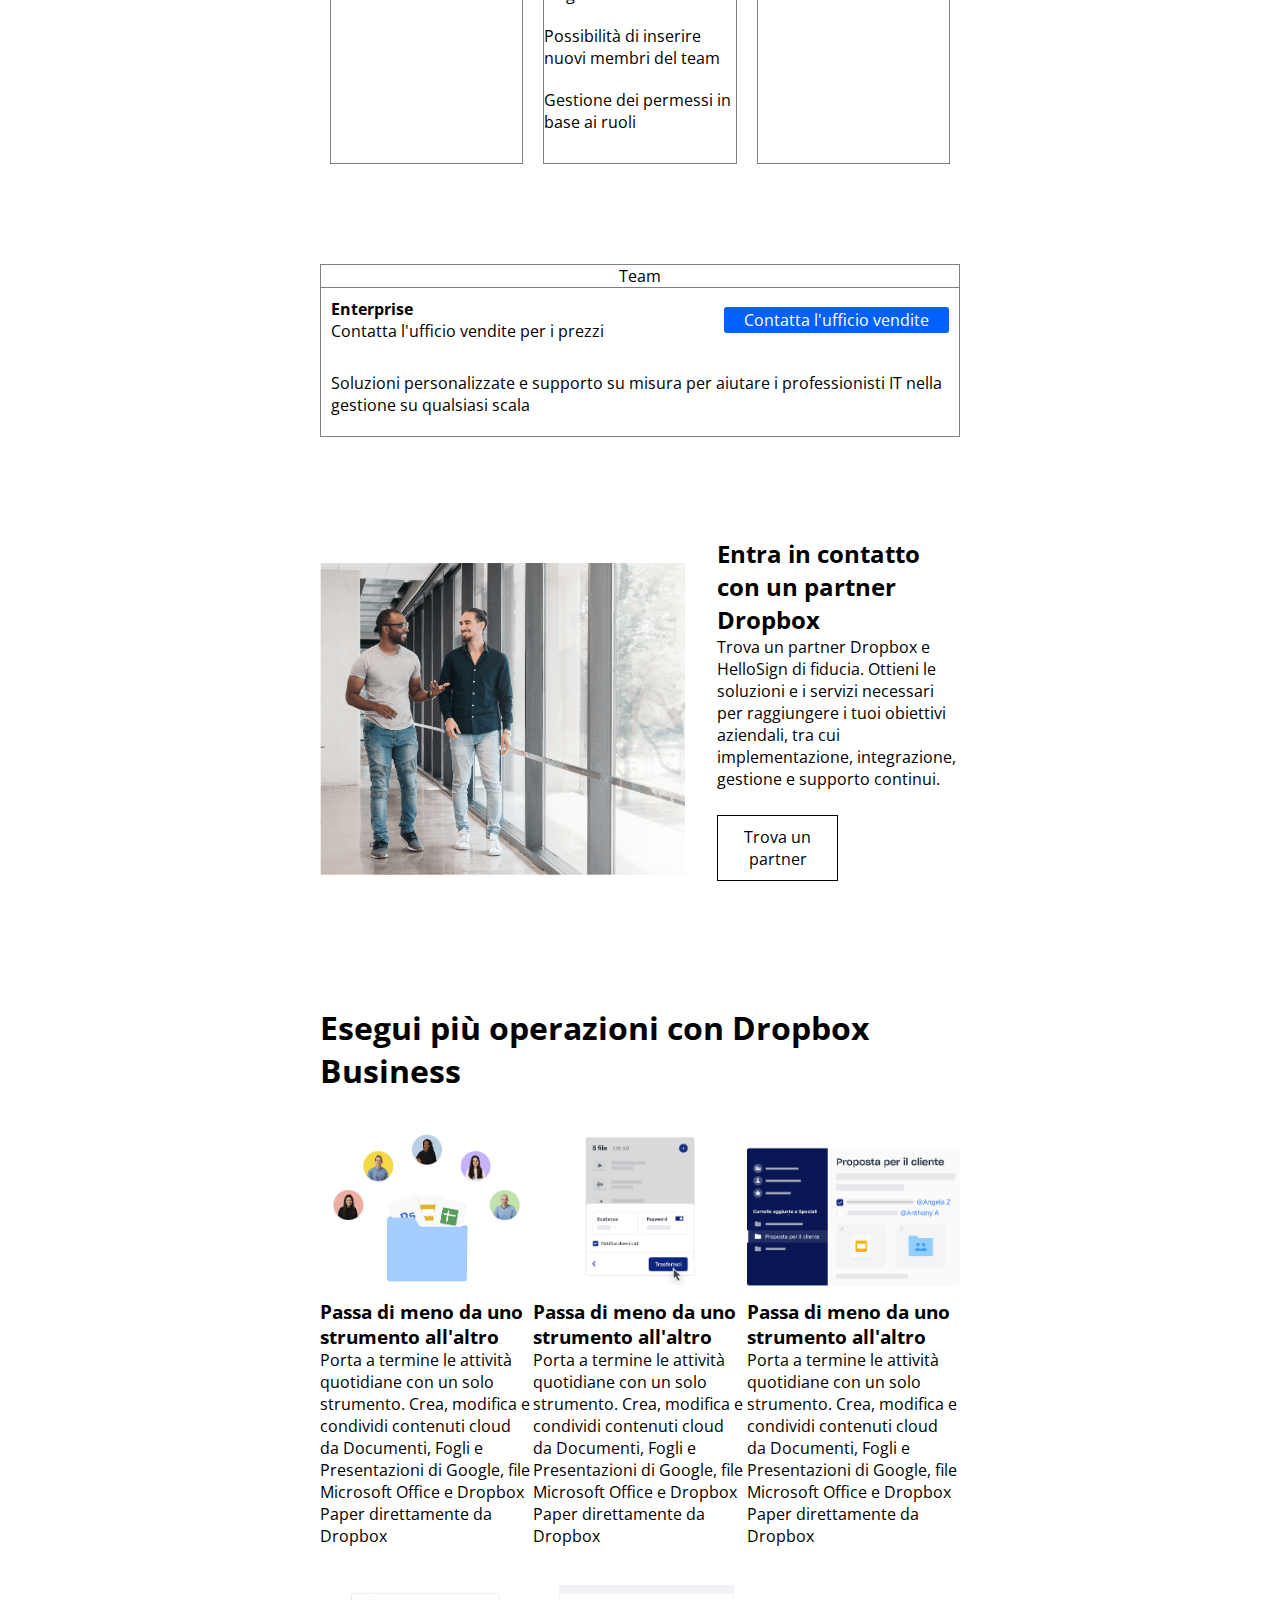
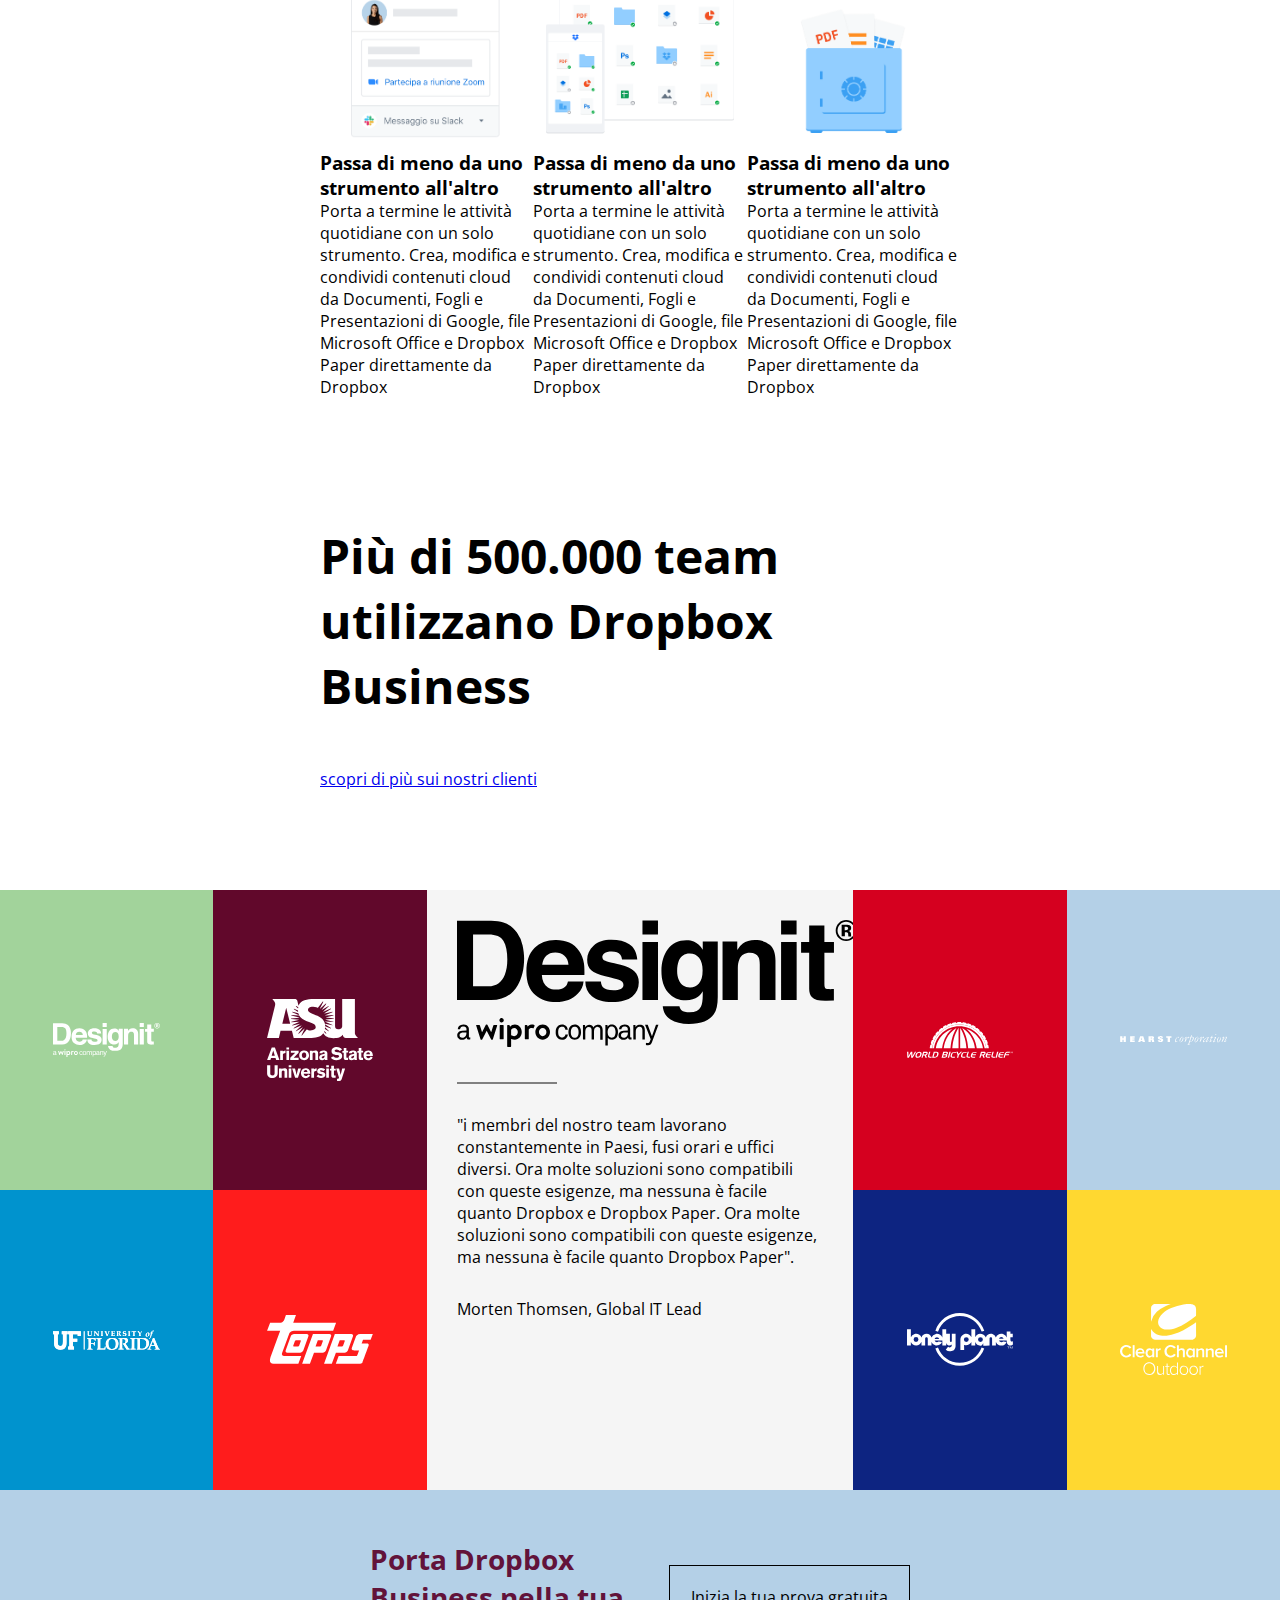
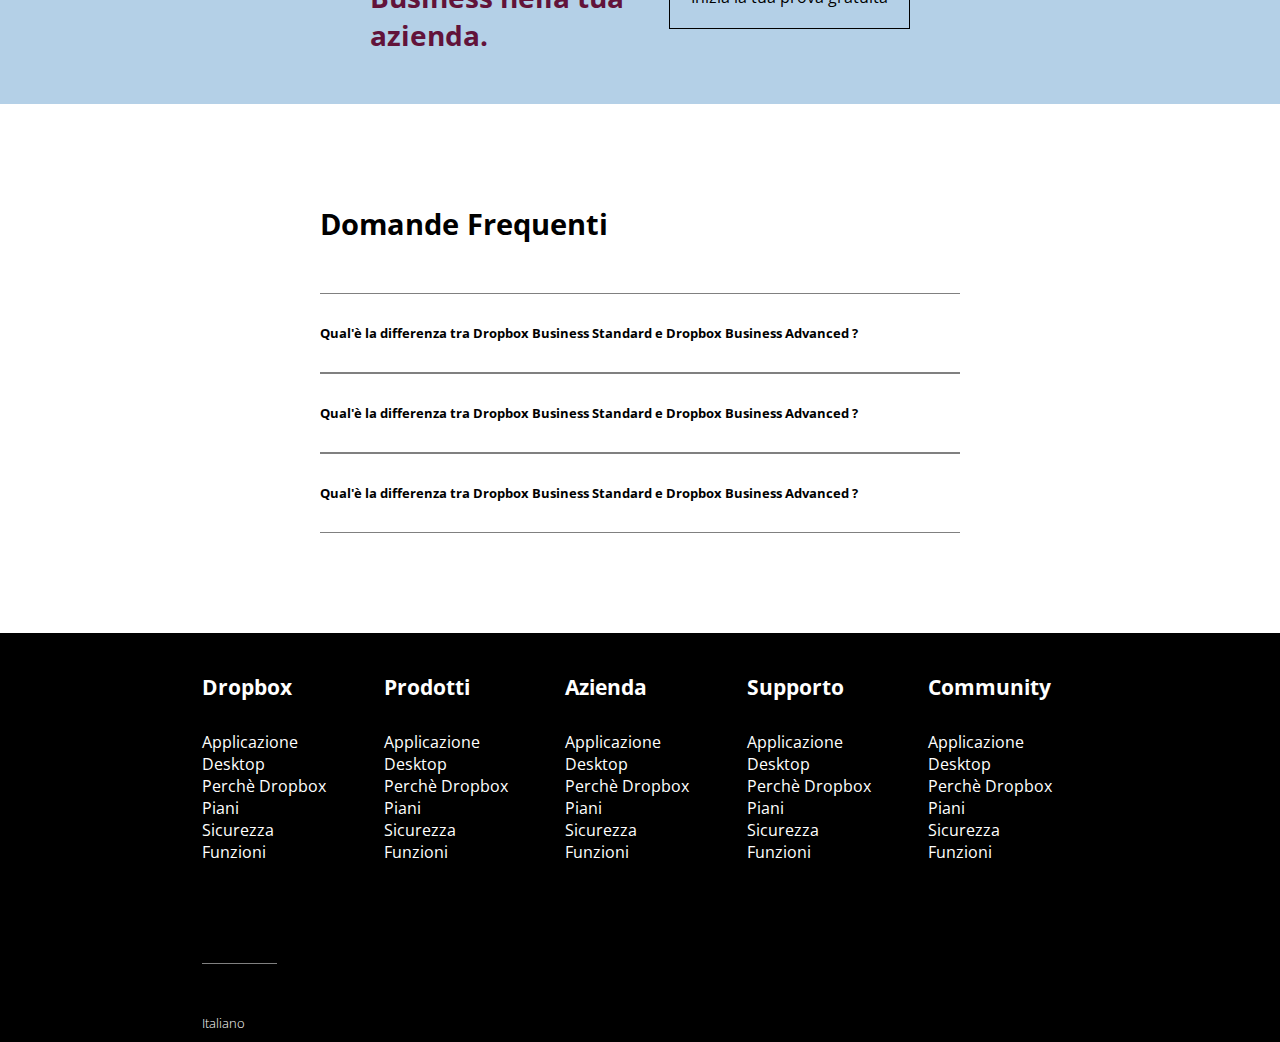
==== commit c054f659: "Fix Card Spaces + Fix Animations + Fix Header Sticky Position & Add Header Background" ====
--- a/bonus/index.html
+++ b/bonus/index.html
@@ -14,16 +14,32 @@
     <link rel="stylesheet" href="./assets/css/style.css">
 </head>
 
+<!-- BONUS-->
+
 <body>
     <header id="site-header">
         <div class="header-container flex xl-container m-auto">
             <div class="header-left-content flex p-10">
                 <div class="header-logo"><img src="./assets/img/logo-small.png" alt=""></div>
-                <a href="#">Perchè Dropbox</a>
+                <div class="why-db flex">
+                    <a href="#">Perchè Dropbox</a>
+                    <div class="hidden hidden-info">
+                        <div> Costa poco</div>
+                        <div> Costa poco</div>
+                        <div> Costa poco</div>
+                        <div> Costa poco</div>
+                        <div> Costa poco</div>
+                        <div> Costa poco</div>
+                        <div> Costa poco</div>
+                        <div> Costa poco</div>
+                        <div> Costa poco</div>
+                    </div>
+                </div>
+
                 <a href="#">Funzioni</a>
                 <a href="#">Piani e Prezzi</a>
-
-            </div>
+            </div>
+
             <div class="header-right-content flex p-10">
                 <a href="#">Supporto</a>
                 <a href="#">Contatta ufficio vendite</a>
@@ -52,7 +68,7 @@
                         <a href="#">Annulla in qualsiasi momento</a>
                     </div>
                     <div>
-                        <i class="icon fa-solid fa-arrow-down"></i>
+                        <a class="arrow-link" href="#plans-container"><i class="icon fa-solid fa-arrow-down"></i></a>
                     </div>
                 </div>
                 <div class="right-trial-container-bottom flex jumbo-right "> <!--Jumbo RIGHT-->
@@ -64,7 +80,8 @@
             </div>
         </section>
 
-        <section class="plans-container small-container section-separator col-12 m-auto"><!--plans section-->
+        <section id="plans-container" class="plans-container small-container section-separator col-12 m-auto">
+            <!--plans section-->
             <h2>Trova il piano business che fa per te</h2>
             <span class="sub sub-monthly"><input type="radio">Fatturazione mensile</span>
             <span class="sub sub-year"><input type="radio">Fatturazione annuale</span>
@@ -92,15 +109,16 @@
                                     condivisione
                                     file
                                     semplice e sicura</li>
+                                <li class="card-mid-button">
+                                    <a href="#" class="button free-trial-button">Prova Gratis per 30
+                                        giorni</a>
+                                </li>
                                 <li>
-                                    <a href="#" class="button free-trial-button">Prova Gratis per 30 giorni</a>
-                                </li>
-                                <li>
-                                    <span class="buy-now">
+                                    <span class=" buy-now">
                                         oppure <a href="#">acquista ora</a>
                                     </span>
                                 </li>
-                                <li>
+                                <li class="line-break-card">
                                     <hr><!--Potevo usare un div con il border 1px solid (COLOR)-->
                                 </li>
                             </ul>
@@ -134,7 +152,7 @@
                                 <li><i class="fa-solid fa-share-nodes"> </i> Sofisticate funzioni di controllo per
                                     tenere
                                     al sicuro tutti tutti i file del team</li>
-                                <li>
+                                <li class="card-mid-button">
                                     <a href="#" class="button free-trial-button">Prova Gratis per 30 giorni</a>
                                 </li>
                                 <li>
@@ -142,7 +160,7 @@
                                         oppure <a href="#">acquista ora</a>
                                     </span>
                                 </li>
-                                <li>
+                                <li class="line-break-card">
                                     <hr>
                                 </li>
                             </ul>
@@ -179,7 +197,7 @@
                                 </li>
                                 <li><i class="fa-solid fa-share-nodes"> </i> Assistenza personalizzata per aiutare gli
                                     amministratori in una gestione su larga scala</li>
-                                <li>
+                                <li class="card-mid-button">
                                     <a href="#" class="button free-trial-button">Prova Gratis per 30 giorni</a>
                                 </li>
                                 <li>
@@ -187,7 +205,7 @@
                                         oppure <a href="#">acquista ora</a>
                                     </span>
                                 </li>
-                                <li>
+                                <li class="line-break-card">
                                     <hr>
                                 </li>
                                 <!--Ho utilizzato anche la line break di HTML invece del DIV per mostrare le varie opzioni-->
@@ -423,16 +441,24 @@
                         Advanced ?</div>
                     <i class="fa-solid fa-angle-down"></i>
                 </div>
+                <div class="answer1 hidden"> Nessuna, tranne il costo.</div>
+
                 <div class="faq-row flex">
                     <div class="question">Qual'è la differenza tra Dropbox Business Standard e Dropbox Business
                         Advanced ?</div>
                     <i class="fa-solid fa-angle-down"></i>
                 </div>
+                <div class="answer2 hidden"> Nessuna, tranne il costo.</div>
+
                 <div class="faq-row flex">
                     <div class="question">Qual'è la differenza tra Dropbox Business Standard e Dropbox Business
                         Advanced ?</div>
+
+
                     <i class="fa-solid fa-angle-down"></i>
-                </div>
+
+                </div>
+                <div class="answer3 hidden"> Nessuna, tranne il costo.</div>
             </div>
         </section>
     </main>
--- a/bonus/assets/css/style.css
+++ b/bonus/assets/css/style.css
@@ -1,3 +1,5 @@
+/*BONUS*/
+
 /*#region Var*/
 :root {
     --background-trial: rgba(180, 208, 231, 1);
@@ -114,17 +116,98 @@
     margin-bottom: 100px;
 }
 
+.hidden {
+    display: none;
+
+}
+
+
 /*#endregion Utilities*/
+
+
+/*#region Animation*/
+html {
+    scroll-behavior: smooth
+}
+
+.header-container a[href="#"]:hover {
+    background-color: var(--dark-color);
+    font-size: 1.2rem;
+    padding: 2px;
+    color: var(--lighter-color);
+    box-shadow: 5px 5px var(--lighter-color);
+}
+
+.header-container a[href="#"] {
+    transition: 1s
+}
+
+.button:hover,
+.light-button:hover {
+    color: var(--logo-topps);
+    background-color: black;
+}
+
+.button,
+.light-button {
+    transition-delay: 4s;
+    transition: 500ms;
+}
+
+.arrow-link {
+    color: black;
+    scroll-behavior: smooth;
+}
+
+
+.hidden-info {
+    position: absolute;
+    top: 100%;
+    background-color: var(--light-color);
+    padding: 30px;
+}
+
+.why-db:hover .hidden-info {
+    display: block;
+
+}
+
+.faq-row:hover+.answer1,
+.faq-row:hover+.answer2,
+.faq-row:hover+.answer3 {
+    display: block;
+    border: 1px solid black;
+    background-color: var(--light-color);
+    color: white;
+}
+
+img:hover {
+    filter: opacity(30%);
+
+}
+
+.footer-list ul li a:hover {
+    font-size: 1.2rem;
+    color: var(--light-color);
+}
+
+.footer-list ul li a {
+    transition: 500ms;
+}
+
+/*#endregion Animation*/
+
+
 /*#region Header*/
 #site-header {
-    width: 100vw;
+    width: 100%;
     position: fixed;
     z-index: 1;
+    background-color: var(--lighter-color);
 }
 
 .header-container {
     padding: 10px;
-
 }
 
 .header-container,
@@ -164,7 +247,9 @@
 .trial-container-top>h1 {
     text-align: start;
     font-size: 4rem;
-}
+    margin-top: 50px;
+}
+
 
 /*TRIAL CONTAINER BOTTOM*/
 
@@ -214,8 +299,8 @@
 }
 
 .jumbo-right .jumbo-img {
-    width: 800px;
-    left: 20%;
+    width: 900px;
+    left: 10%;
 
 }
 
@@ -250,7 +335,7 @@
     perciò facendo 40vw (larghezza del card-container) diviso 3 (numero di card) - 32px (gap) vado ad avere la stessa dimensione da tutti i lati con il justify space between
     mi sono reso conto di quanto era incasinato e ho optato per una misura fissa delle card
     */
-    padding: 10px;
+    padding: 10px 0;
 }
 
 .card-top,
@@ -258,14 +343,23 @@
 .card-bot {
     width: 100%;
 
-    & .button {
-        width: 100%;
-        height: 50px;
-    }
+}
+
+.card-top,
+.category {
+    padding-bottom: 10px;
+}
+
+.card-mid {
+    margin-top: 10px;
+}
+
+.card-mid-button {
+    margin-top: 30px;
 }
 
 .card-mid .info li {
-    height: 100px;
+    height: 50px;
 }
 
 .plan-details-container .plan-details-container>h4 {
@@ -277,11 +371,6 @@
     text-align: center;
 }
 
-.card-top>hr {
-    padding: 0 -20px;
-}
-
-
 .plan-details-container {
     margin-right: 80px;
 }
@@ -294,10 +383,11 @@
     list-style: none;
 }
 
-.info>li hr {
+.line-break-card {
     width: 10%;
-}
-
+    padding: 0;
+
+}
 
 .benefit {
     font-weight: bold;
@@ -562,11 +652,6 @@
     color: var(--lighter-color);
 }
 
-.footer-list ul li a:hover {
-    font-size: 1.2rem;
-    color: var(--light-color);
-}
-
 .line-break-footer {
     border-bottom: 1px solid var(--light-color);
     margin: 100px 0 50px 0;
